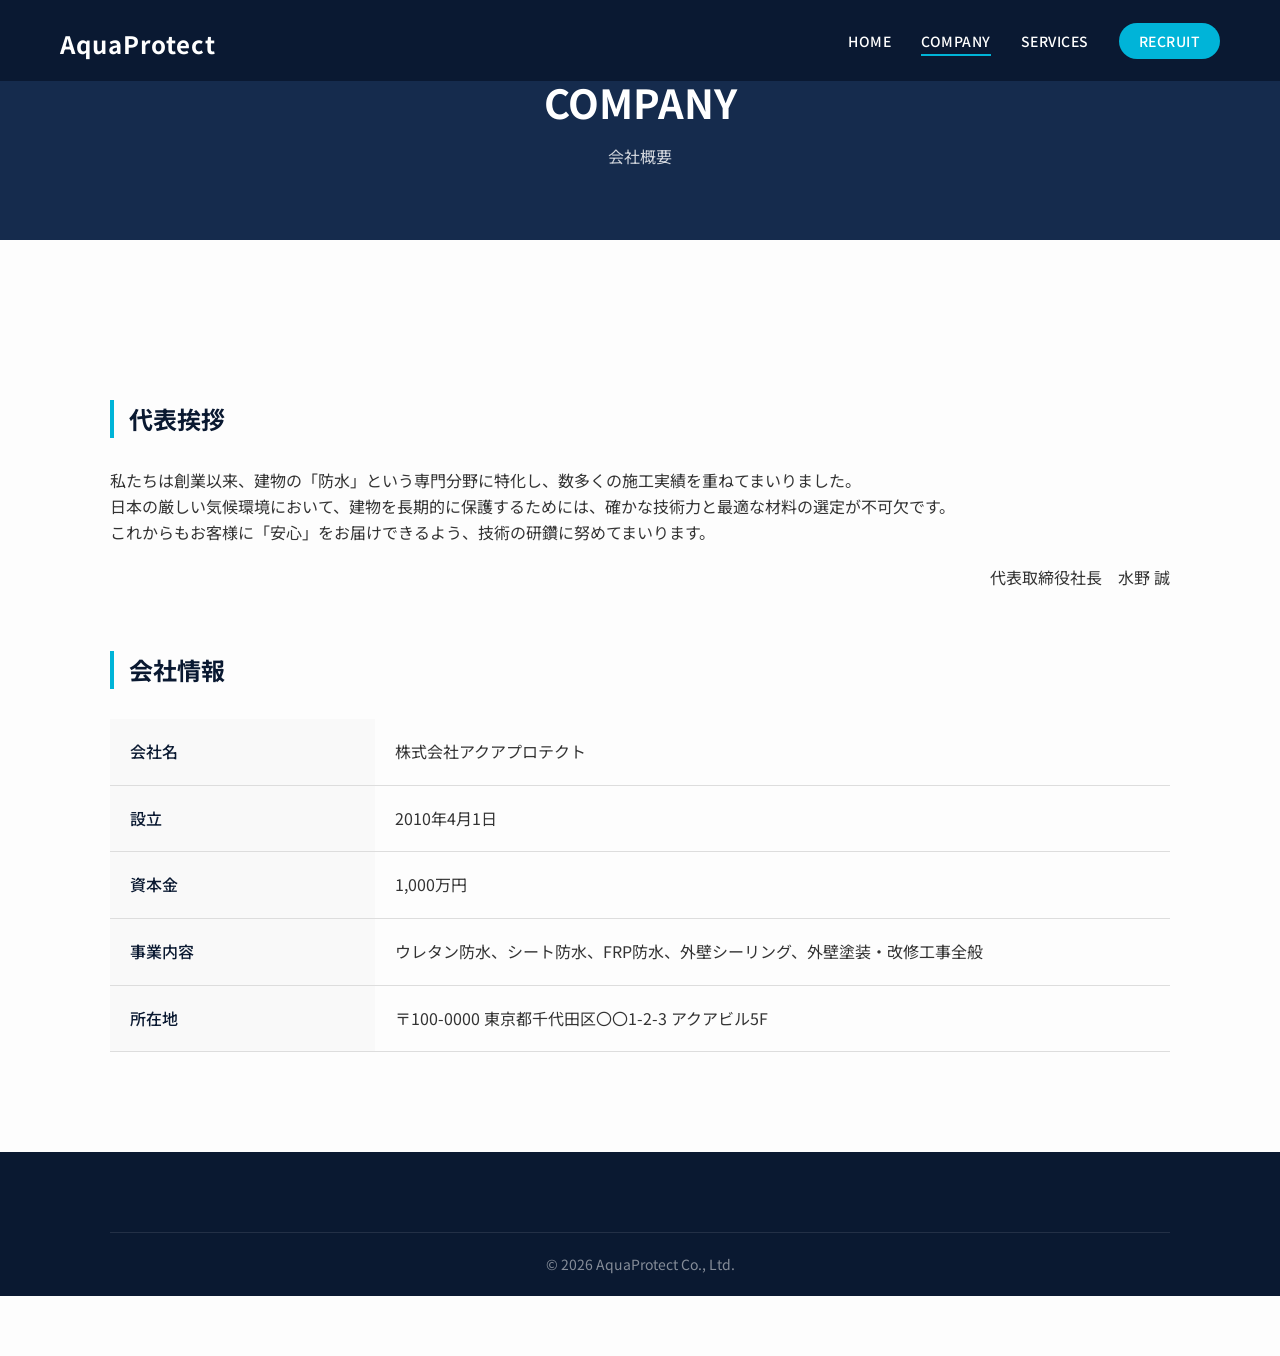
==== about.html @ 01838ff9 "Add files via upload" ====
<!DOCTYPE html>
<html lang="ja">
<head>
    <meta charset="UTF-8">
    <meta name="viewport" content="width=device-width, initial-scale=1.0">
    <title>会社概要 | 株式会社アクアプロテクト</title>
    <link href="https://fonts.googleapis.com/css2?family=Noto+Sans+JP:wght@400;500;700&display=swap" rel="stylesheet">
    <link rel="stylesheet" href="css/style.css">
</head>
<body>
    <header class="header js-header">
        <div class="header__inner">
            <h1 class="header__logo"><a href="index.html">AquaProtect</a></h1>
            <nav class="header__nav js-nav">
                <ul class="header__nav-list">
                    <li><a href="index.html">HOME</a></li>
                    <li><a href="about.html" class="is-active">COMPANY</a></li>
                    <li><a href="services.html">SERVICES</a></li>
                    <li><a href="recruit.html" class="btn-recruit-nav">RECRUIT</a></li>
                </ul>
            </nav>
            <button class="header__hamburger js-hamburger"><span></span><span></span><span></span></button>
        </div>
    </header>

    <div class="page-header">
        <div class="page-header__inner">
            <h1 class="fade-in">COMPANY<span>会社概要</span></h1>
        </div>
    </div>

    <main>
        <section class="section">
            <div class="container">
                <div class="ceo-message fade-in">
                    <h2 class="sub-title">代表挨拶</h2>
                    <p>
                        私たちは創業以来、建物の「防水」という専門分野に特化し、数多くの施工実績を重ねてまいりました。<br>
                        日本の厳しい気候環境において、建物を長期的に保護するためには、確かな技術力と最適な材料の選定が不可欠です。<br>
                        これからもお客様に「安心」をお届けできるよう、技術の研鑽に努めてまいります。
                    </p>
                    <p style="text-align: right; margin-top: 20px;">代表取締役社長　水野 誠</p>
                </div>

                <div class="company-profile fade-in" style="margin-top: 60px;">
                    <h2 class="sub-title">会社情報</h2>
                    <table class="profile-table">
                        <tbody>
                            <tr>
                                <th>会社名</th>
                                <td>株式会社アクアプロテクト</td>
                            </tr>
                            <tr>
                                <th>設立</th>
                                <td>2010年4月1日</td>
                            </tr>
                            <tr>
                                <th>資本金</th>
                                <td>1,000万円</td>
                            </tr>
                            <tr>
                                <th>事業内容</th>
                                <td>ウレタン防水、シート防水、FRP防水、外壁シーリング、外壁塗装・改修工事全般</td>
                            </tr>
                            <tr>
                                <th>所在地</th>
                                <td>〒100-0000 東京都千代田区〇〇1-2-3 アクアビル5F</td>
                            </tr>
                        </tbody>
                    </table>
                </div>
            </div>
        </section>
    </main>

    <footer class="footer">
        <div class="container">
            <div class="footer__copy">&copy; 2026 AquaProtect Co., Ltd.</div>
        </div>
    </footer>
    <script src="js/script.js"></script>
</body>
</html>
---- css/style.css ----
@charset "UTF-8";

/* ========================================================
   Variables & Reset
========================================================= */
:root {
    --color-navy: #0a1931;
    --color-navy-light: #152b4d;
    --color-blue: #0077b6;
    --color-blue-light: #00b4d8;
    --color-bg: #fdfdfd;
    --color-text: #333333;
    --color-text-light: #666666;
    --color-white: #ffffff;
    --font-base: 'Noto Sans JP', sans-serif;
    --ease: cubic-bezier(0.25, 1, 0.5, 1);
}

*, *::before, *::after {
    box-sizing: border-box;
    margin: 0;
    padding: 0;
}

body {
    font-family: var(--font-base);
    color: var(--color-text);
    background-color: var(--color-bg);
    line-height: 1.6;
    font-size: 16px;
    -webkit-font-smoothing: antialiased;
}

a {
    color: inherit;
    text-decoration: none;
    transition: color 0.3s var(--ease);
}

ul { list-style: none; }
img { max-width: 100%; height: auto; display: block; }

.container {
    max-width: 1100px;
    margin: 0 auto;
    padding: 0 20px;
}

/* ========================================================
   Components
========================================================= */
.btn {
    display: inline-block;
    padding: 16px 40px;
    background-color: var(--color-blue-light);
    color: var(--color-white);
    font-weight: 700;
    border-radius: 4px;
    transition: background-color 0.3s var(--ease), transform 0.3s var(--ease);
    text-align: center;
}
.btn:hover {
    background-color: var(--color-blue);
    transform: translateY(-2px);
    color: var(--color-white);
}
.btn--white {
    background-color: var(--color-white);
    color: var(--color-navy);
}
.btn--white:hover {
    background-color: #f0f0f0;
    color: var(--color-navy);
}

/* ========================================================
   Header
========================================================= */
.header {
    position: fixed;
    top: 0;
    left: 0;
    width: 100%;
    z-index: 100;
    background-color: rgba(10, 25, 49, 0.95);
    backdrop-filter: blur(5px);
    transition: background-color 0.3s var(--ease), padding 0.3s var(--ease);
}
.header.is-scrolled {
    padding: 5px 0;
    background-color: rgba(10, 25, 49, 1);
}

.header__inner {
    display: flex;
    justify-content: space-between;
    align-items: center;
    padding: 15px 20px;
    max-width: 1200px;
    margin: 0 auto;
}

.header__logo a {
    color: var(--color-white);
    font-size: 24px;
    font-weight: 700;
    letter-spacing: 1px;
}

.header__nav-list {
    display: flex;
    align-items: center;
    gap: 30px;
}
.header__nav-list li a {
    color: var(--color-white);
    font-size: 14px;
    font-weight: 500;
    letter-spacing: 0.5px;
    position: relative;
}
.header__nav-list li a::after {
    content: '';
    position: absolute;
    bottom: -5px;
    left: 0;
    width: 0;
    height: 2px;
    background-color: var(--color-blue-light);
    transition: width 0.3s var(--ease);
}
.header__nav-list li a:hover::after,
.header__nav-list li a.is-active::after {
    width: 100%;
}

.btn-recruit-nav {
    background-color: var(--color-blue-light);
    padding: 8px 20px;
    border-radius: 20px;
}
.btn-recruit-nav::after { display: none !important; }
.btn-recruit-nav:hover { background-color: var(--color-blue); }

.header__hamburger {
    display: none;
    background: none;
    border: none;
    cursor: pointer;
    width: 30px;
    height: 20px;
    position: relative;
    z-index: 101;
}
.header__hamburger span {
    position: absolute;
    left: 0;
    width: 100%;
    height: 2px;
    background-color: var(--color-white);
    transition: all 0.3s var(--ease);
}
.header__hamburger span:nth-of-type(1) { top: 0; }
.header__hamburger span:nth-of-type(2) { top: 50%; transform: translateY(-50%); }
.header__hamburger span:nth-of-type(3) { bottom: 0; }

.header__hamburger.is-active span:nth-of-type(1) {
    top: 50%;
    transform: translateY(-50%) rotate(45deg);
}
.header__hamburger.is-active span:nth-of-type(2) { opacity: 0; }
.header__hamburger.is-active span:nth-of-type(3) {
    bottom: 50%;
    transform: translateY(50%) rotate(-45deg);
}

/* ========================================================
   Main Layouts & Pages
========================================================= */
main { padding-top: 60px; } /* Offset for fixed header */

.section { padding: 100px 0; }
.bg-light { background-color: #f4f6f8; }

.section__title {
    font-size: 36px;
    color: var(--color-navy);
    text-align: center;
    margin-bottom: 60px;
    font-weight: 700;
}
.section__title span {
    display: block;
    font-size: 14px;
    color: var(--color-blue-light);
    margin-top: 10px;
    font-weight: 500;
}

.sub-title {
    font-size: 24px;
    color: var(--color-navy);
    margin-bottom: 30px;
    border-left: 4px solid var(--color-blue-light);
    padding-left: 15px;
}

/* Hero */
.hero {
    height: 80vh;
    min-height: 500px;
    background-color: var(--color-navy); /* Fallback */
    background-size: cover;
    background-position: center;
    position: relative;
    display: flex;
    align-items: center;
    padding-top: 60px;
}
.hero__overlay {
    position: absolute;
    top: 0; left: 0; width: 100%; height: 100%;
    background: linear-gradient(to right, rgba(10,25,49,0.8), rgba(10,25,49,0.3));
}
.hero__content {
    position: relative;
    z-index: 1;
    color: var(--color-white);
    padding: 0 5%;
    max-width: 1200px;
    margin: 0 auto;
    width: 100%;
}
.hero__title {
    font-size: 48px;
    line-height: 1.4;
    margin-bottom: 20px;
    font-weight: 700;
}
.hero__desc {
    font-size: 18px;
    opacity: 0.9;
}

/* Page Header */
.page-header {
    height: 300px;
    background-color: var(--color-navy-light);
    display: flex;
    align-items: center;
    justify-content: center;
    color: var(--color-white);
    margin-top: -60px; /* offset main padding */
    padding-top: 60px;
}
.page-header__inner h1 {
    font-size: 40px;
    text-align: center;
}
.page-header__inner h1 span {
    display: block;
    font-size: 16px;
    margin-top: 10px;
    font-weight: 400;
    opacity: 0.8;
}

/* Mission */
.mission__text {
    text-align: center;
    font-size: 18px;
    line-height: 2;
    margin-bottom: 40px;
}
.mission__btn-wrapper { text-align: center; }

/* Cards */
.cards {
    display: grid;
    grid-template-columns: repeat(auto-fit, minmax(300px, 1fr));
    gap: 30px;
}
.card {
    background: var(--color-white);
    border-radius: 8px;
    overflow: hidden;
    box-shadow: 0 4px 20px rgba(0,0,0,0.05);
    transition: transform 0.3s var(--ease);
}
.card:hover { transform: translateY(-10px); }
.card__img {
    height: 200px;
    background-color: #eaeaea;
}
.card__body { padding: 30px; }
.card__title {
    font-size: 20px;
    color: var(--color-navy);
    margin-bottom: 15px;
}
.card__text {
    color: var(--color-text-light);
    font-size: 15px;
}

/* Recruit Banner */
.recruit-banner {
    position: relative;
    text-align: center;
    color: var(--color-white);
    background-color: var(--color-blue);
    background-size: cover;
    background-position: center;
    padding: 120px 20px;
}
.recruit-banner__overlay {
    position: absolute;
    top: 0; left: 0; width: 100%; height: 100%;
    background-color: rgba(0, 119, 182, 0.85);
}
.recruit-banner__content { position: relative; z-index: 1; }
.recruit-banner__content h2 { font-size: 36px; margin-bottom: 20px; }
.recruit-banner__content p { font-size: 18px; margin-bottom: 40px; }

/* Table */
.profile-table {
    width: 100%;
    border-collapse: collapse;
}
.profile-table th, .profile-table td {
    padding: 20px;
    border-bottom: 1px solid #ddd;
    text-align: left;
}
.profile-table th {
    width: 25%;
    background-color: #f9f9f9;
    color: var(--color-navy);
    font-weight: 500;
}

/* Services */
.service-item {
    display: flex;
    align-items: center;
    gap: 50px;
    margin-bottom: 80px;
}
.service-item--reverse { flex-direction: row-reverse; }
.service-item::before {
    content: '';
    flex: 1;
    height: 300px;
    background-color: #eaeaea;
    border-radius: 8px;
}
.service-item__text { flex: 1; }
.service-item__text h3 {
    font-size: 28px;
    color: var(--color-navy);
    margin-bottom: 20px;
}

/* Footer */
.footer {
    background-color: var(--color-navy);
    color: var(--color-white);
    padding: 80px 0 20px;
}
.footer__inner {
    display: flex;
    justify-content: space-between;
    margin-bottom: 60px;
    flex-wrap: wrap;
    gap: 40px;
}
.footer__info h2 { font-size: 28px; margin-bottom: 15px; }
.footer__nav { display: flex; gap: 20px; }
.footer__nav a:hover { color: var(--color-blue-light); }
.footer__copy {
    text-align: center;
    font-size: 14px;
    color: rgba(255,255,255,0.5);
    border-top: 1px solid rgba(255,255,255,0.1);
    padding-top: 20px;
}

/* ========================================================
   Animations & JS Classes
========================================================= */
.fade-in {
    opacity: 0;
    transform: translateY(30px);
    transition: opacity 0.8s ease-out, transform 0.8s ease-out;
}
.fade-in.is-visible {
    opacity: 1;
    transform: translateY(0);
}

/* ========================================================
   Media Queries
========================================================= */
@media (max-width: 768px) {
    .header__hamburger { display: block; }
    .header__nav {
        position: fixed;
        top: 0; right: -100%;
        width: 100%; height: 100vh;
        background-color: rgba(10, 25, 49, 0.98);
        display: flex;
        justify-content: center;
        align-items: center;
        transition: right 0.4s var(--ease);
    }
    .header__nav.is-open { right: 0; }
    .header__nav-list {
        flex-direction: column;
        text-align: center;
        gap: 40px;
    }
    .header__nav-list li a { font-size: 20px; }
    
    .hero__title { font-size: 32px; }
    .hero__desc { font-size: 16px; }
    
    .profile-table th, .profile-table td { display: block; width: 100%; }
    .profile-table th { border-bottom: none; padding-bottom: 5px; }
    .profile-table td { padding-top: 5px; margin-bottom: 10px; }
    
    .service-item, .service-item--reverse { flex-direction: column; gap: 20px; }
    .service-item::before { width: 100%; height: 200px; }
}
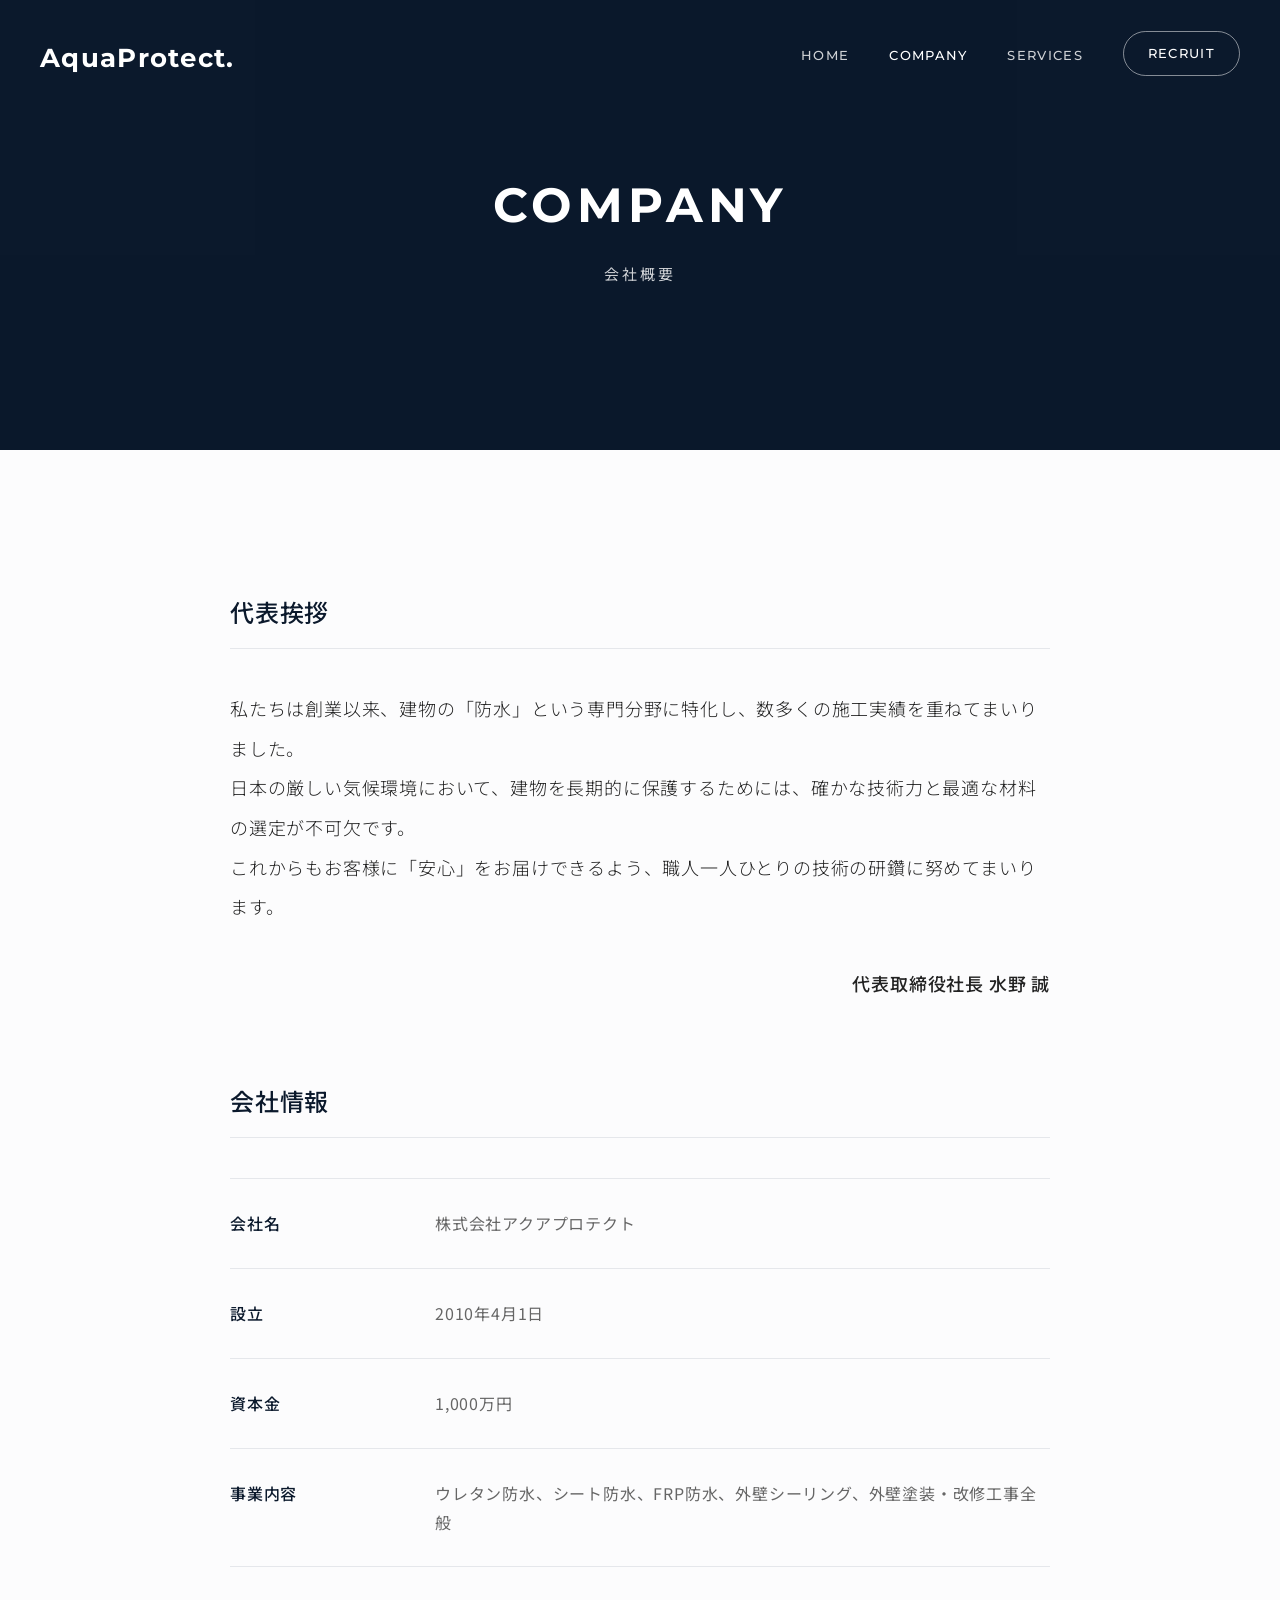
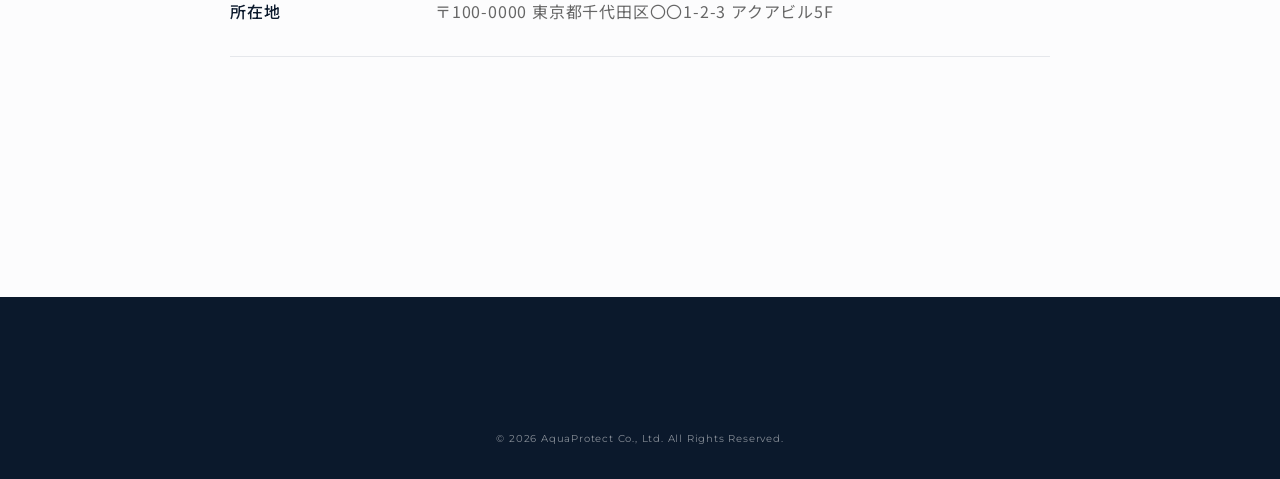
==== commit f6eb758d: "Add files via upload" ====
--- a/about.html
+++ b/about.html
@@ -4,70 +4,72 @@
     <meta charset="UTF-8">
     <meta name="viewport" content="width=device-width, initial-scale=1.0">
     <title>会社概要 | 株式会社アクアプロテクト</title>
-    <link href="https://fonts.googleapis.com/css2?family=Noto+Sans+JP:wght@400;500;700&display=swap" rel="stylesheet">
+    <link rel="preconnect" href="https://fonts.googleapis.com">
+    <link rel="preconnect" href="https://fonts.gstatic.com" crossorigin>
+    <link href="https://fonts.googleapis.com/css2?family=Montserrat:wght@400;500;700&family=Noto+Sans+JP:wght@300;400;500;700&display=swap" rel="stylesheet">
     <link rel="stylesheet" href="css/style.css">
 </head>
 <body>
     <header class="header js-header">
         <div class="header__inner">
-            <h1 class="header__logo"><a href="index.html">AquaProtect</a></h1>
+            <h1 class="header__logo"><a href="index.html">AquaProtect.</a></h1>
             <nav class="header__nav js-nav">
                 <ul class="header__nav-list">
                     <li><a href="index.html">HOME</a></li>
                     <li><a href="about.html" class="is-active">COMPANY</a></li>
                     <li><a href="services.html">SERVICES</a></li>
-                    <li><a href="recruit.html" class="btn-recruit-nav">RECRUIT</a></li>
+                    <li><a href="recruit.html" class="btn-nav">RECRUIT</a></li>
                 </ul>
             </nav>
-            <button class="header__hamburger js-hamburger"><span></span><span></span><span></span></button>
+            <button class="hamburger js-hamburger"><span></span><span></span><span></span></button>
         </div>
     </header>
 
-    <div class="page-header">
-        <div class="page-header__inner">
-            <h1 class="fade-in">COMPANY<span>会社概要</span></h1>
+    <div class="page-hero" style="background-image: url('https://images.unsplash.com/photo-1486406146926-c627a92ad1ab?q=80&w=2000&auto=format&fit=crop');">
+        <div class="page-hero__overlay"></div>
+        <div class="page-hero__content js-fade">
+            <h1 class="page-hero__en">COMPANY</h1>
+            <span class="page-hero__ja">会社概要</span>
         </div>
     </div>
 
-    <main>
+    <main class="page-main">
         <section class="section">
-            <div class="container">
-                <div class="ceo-message fade-in">
+            <div class="container container--small">
+                <div class="content-block js-fade">
                     <h2 class="sub-title">代表挨拶</h2>
-                    <p>
+                    <p class="lead-text">
                         私たちは創業以来、建物の「防水」という専門分野に特化し、数多くの施工実績を重ねてまいりました。<br>
                         日本の厳しい気候環境において、建物を長期的に保護するためには、確かな技術力と最適な材料の選定が不可欠です。<br>
-                        これからもお客様に「安心」をお届けできるよう、技術の研鑽に努めてまいります。
+                        これからもお客様に「安心」をお届けできるよう、職人一人ひとりの技術の研鑽に努めてまいります。
                     </p>
-                    <p style="text-align: right; margin-top: 20px;">代表取締役社長　水野 誠</p>
+                    <p class="signature">代表取締役社長 水野 誠</p>
                 </div>
 
-                <div class="company-profile fade-in" style="margin-top: 60px;">
+                <div class="content-block mt-80 js-fade">
                     <h2 class="sub-title">会社情報</h2>
-                    <table class="profile-table">
-                        <tbody>
-                            <tr>
-                                <th>会社名</th>
-                                <td>株式会社アクアプロテクト</td>
-                            </tr>
-                            <tr>
-                                <th>設立</th>
-                                <td>2010年4月1日</td>
-                            </tr>
-                            <tr>
-                                <th>資本金</th>
-                                <td>1,000万円</td>
-                            </tr>
-                            <tr>
-                                <th>事業内容</th>
-                                <td>ウレタン防水、シート防水、FRP防水、外壁シーリング、外壁塗装・改修工事全般</td>
-                            </tr>
-                            <tr>
-                                <th>所在地</th>
-                                <td>〒100-0000 東京都千代田区〇〇1-2-3 アクアビル5F</td>
-                            </tr>
-                        </tbody>
-                    </table>
+                    <dl class="info-table">
+                        <div class="info-table__row">
+                            <dt>会社名</dt>
+                            <dd>株式会社アクアプロテクト</dd>
+                        </div>
+                        <div class="info-table__row">
+                            <dt>設立</dt>
+                            <dd>2010年4月1日</dd>
+                        </div>
+                        <div class="info-table__row">
+                            <dt>資本金</dt>
+                            <dd>1,000万円</dd>
+                        </div>
+                        <div class="info-table__row">
+                            <dt>事業内容</dt>
+                            <dd>ウレタン防水、シート防水、FRP防水、外壁シーリング、外壁塗装・改修工事全般</dd>
+                        </div>
+                        <div class="info-table__row">
+                            <dt>所在地</dt>
+                            <dd>〒100-0000 東京都千代田区〇〇1-2-3 アクアビル5F</dd>
+                        </div>
+                    </dl>
                 </div>
             </div>
         </section>
@@ -75,7 +77,9 @@
 
     <footer class="footer">
         <div class="container">
-            <div class="footer__copy">&copy; 2026 AquaProtect Co., Ltd.</div>
+            <div class="footer__bottom" style="margin-top:0; border-top:none;">
+                <small>&copy; 2026 AquaProtect Co., Ltd. All Rights Reserved.</small>
+            </div>
         </div>
     </footer>
     <script src="js/script.js"></script>
--- a/css/style.css
+++ b/css/style.css
@@ -1,19 +1,23 @@
 @charset "UTF-8";
 
 /* ========================================================
-   Variables & Reset
+   Variables & Reset (Premium adjustments)
 ========================================================= */
 :root {
-    --color-navy: #0a1931;
-    --color-navy-light: #152b4d;
-    --color-blue: #0077b6;
-    --color-blue-light: #00b4d8;
-    --color-bg: #fdfdfd;
-    --color-text: #333333;
-    --color-text-light: #666666;
-    --color-white: #ffffff;
-    --font-base: 'Noto Sans JP', sans-serif;
-    --ease: cubic-bezier(0.25, 1, 0.5, 1);
+    --color-primary: #0B192C;   /* Deep Navy for Trust */
+    --color-secondary: #1E3E62; /* Lighter Navy */
+    --color-accent: #00A8E8;    /* Clean Water Blue */
+    --color-bg: #FCFCFD;        /* Very light cool gray */
+    --color-text: #222222;      /* Off-black for readability */
+    --color-text-muted: #666666;
+    --color-white: #FFFFFF;
+    --color-border: #E5E7EB;
+    
+    --font-en: 'Montserrat', sans-serif;
+    --font-ja: 'Noto Sans JP', sans-serif;
+    
+    --ease-out: cubic-bezier(0.215, 0.61, 0.355, 1);
+    --ease-in-out: cubic-bezier(0.645, 0.045, 0.355, 1);
 }
 
 *, *::before, *::after {
@@ -23,411 +27,436 @@
 }
 
 body {
-    font-family: var(--font-base);
+    font-family: var(--font-ja);
     color: var(--color-text);
     background-color: var(--color-bg);
-    line-height: 1.6;
+    line-height: 1.8;
     font-size: 16px;
+    letter-spacing: 0.05em;
     -webkit-font-smoothing: antialiased;
+    -moz-osx-font-smoothing: grayscale;
 }
 
 a {
     color: inherit;
     text-decoration: none;
-    transition: color 0.3s var(--ease);
+    transition: all 0.3s ease;
 }
 
 ul { list-style: none; }
-img { max-width: 100%; height: auto; display: block; }
+img { max-width: 100%; height: auto; display: block; width: 100%; }
 
 .container {
-    max-width: 1100px;
+    max-width: 1200px;
     margin: 0 auto;
-    padding: 0 20px;
-}
-
-/* ========================================================
-   Components
+    padding: 0 40px;
+}
+.container--small {
+    max-width: 900px;
+}
+
+/* Utilities */
+.u-text-center { text-align: center; }
+.mt-40 { margin-top: 40px; }
+.mt-60 { margin-top: 60px; }
+.mt-80 { margin-top: 80px; }
+@media (max-width: 768px) {
+    .u-hide-sp { display: none !important; }
+}
+@media (min-width: 769px) {
+    .u-hide-pc { display: none !important; }
+}
+
+/* ========================================================
+   Buttons
 ========================================================= */
 .btn {
-    display: inline-block;
-    padding: 16px 40px;
-    background-color: var(--color-blue-light);
-    color: var(--color-white);
-    font-weight: 700;
-    border-radius: 4px;
-    transition: background-color 0.3s var(--ease), transform 0.3s var(--ease);
-    text-align: center;
+    display: inline-flex;
+    align-items: center;
+    justify-content: center;
+    padding: 18px 50px;
+    background-color: var(--color-primary);
+    color: var(--color-white);
+    font-weight: 500;
+    font-family: var(--font-ja);
+    letter-spacing: 0.1em;
+    font-size: 14px;
+    border: 1px solid var(--color-primary);
+    position: relative;
+    overflow: hidden;
+    transition: all 0.4s var(--ease-out);
+}
+.btn span {
+    position: relative;
+    z-index: 2;
+}
+.btn::after {
+    content: '';
+    position: absolute;
+    top: 0; left: 0; width: 100%; height: 100%;
+    background-color: var(--color-accent);
+    transform: scaleX(0);
+    transform-origin: right;
+    transition: transform 0.4s var(--ease-out);
+    z-index: 1;
 }
 .btn:hover {
-    background-color: var(--color-blue);
-    transform: translateY(-2px);
-    color: var(--color-white);
-}
+    color: var(--color-white);
+    border-color: var(--color-accent);
+}
+.btn:hover::after {
+    transform: scaleX(1);
+    transform-origin: left;
+}
+
+.btn--outline {
+    background-color: transparent;
+    color: var(--color-primary);
+}
+.btn--outline:hover {
+    color: var(--color-white);
+}
+
 .btn--white {
     background-color: var(--color-white);
-    color: var(--color-navy);
+    color: var(--color-primary);
+    border-color: var(--color-white);
 }
 .btn--white:hover {
-    background-color: #f0f0f0;
-    color: var(--color-navy);
-}
-
-/* ========================================================
-   Header
+    border-color: var(--color-accent);
+}
+
+.btn--large {
+    padding: 22px 80px;
+    font-size: 16px;
+}
+
+/* ========================================================
+   Header (Premium Glassmorphism)
 ========================================================= */
 .header {
     position: fixed;
-    top: 0;
-    left: 0;
-    width: 100%;
+    top: 0; left: 0; width: 100%;
     z-index: 100;
-    background-color: rgba(10, 25, 49, 0.95);
-    backdrop-filter: blur(5px);
-    transition: background-color 0.3s var(--ease), padding 0.3s var(--ease);
+    padding: 25px 0;
+    transition: all 0.4s var(--ease-out);
 }
 .header.is-scrolled {
-    padding: 5px 0;
-    background-color: rgba(10, 25, 49, 1);
+    padding: 15px 0;
+    background-color: rgba(11, 25, 44, 0.95);
+    backdrop-filter: blur(10px);
+    box-shadow: 0 4px 20px rgba(0,0,0,0.05);
 }
 
 .header__inner {
     display: flex;
     justify-content: space-between;
     align-items: center;
-    padding: 15px 20px;
-    max-width: 1200px;
-    margin: 0 auto;
+    padding: 0 40px;
 }
 
 .header__logo a {
     color: var(--color-white);
-    font-size: 24px;
+    font-family: var(--font-en);
+    font-size: 26px;
     font-weight: 700;
-    letter-spacing: 1px;
+    letter-spacing: 0.05em;
 }
 
 .header__nav-list {
     display: flex;
     align-items: center;
-    gap: 30px;
+    gap: 40px;
 }
 .header__nav-list li a {
     color: var(--color-white);
+    font-family: var(--font-en);
+    font-size: 13px;
+    font-weight: 500;
+    letter-spacing: 0.1em;
+    opacity: 0.8;
+}
+.header__nav-list li a:hover,
+.header__nav-list li a.is-active {
+    opacity: 1;
+}
+
+.btn-nav {
+    display: inline-block;
+    border: 1px solid rgba(255,255,255,0.5);
+    padding: 10px 24px;
+    border-radius: 40px;
+    opacity: 1 !important;
+}
+.btn-nav:hover {
+    background-color: var(--color-white);
+    color: var(--color-primary) !important;
+}
+
+.hamburger {
+    display: none;
+    background: none; border: none; cursor: pointer;
+    width: 32px; height: 22px; position: relative; z-index: 101;
+}
+.hamburger span {
+    position: absolute; left: 0; width: 100%; height: 1px;
+    background-color: var(--color-white);
+    transition: all 0.4s var(--ease-out);
+}
+.hamburger span:nth-of-type(1) { top: 0; }
+.hamburger span:nth-of-type(2) { top: 50%; transform: translateY(-50%); }
+.hamburger span:nth-of-type(3) { bottom: 0; }
+
+.hamburger.is-active span:nth-of-type(1) { top: 50%; transform: translateY(-50%) rotate(45deg); }
+.hamburger.is-active span:nth-of-type(2) { opacity: 0; }
+.hamburger.is-active span:nth-of-type(3) { bottom: 50%; transform: translateY(50%) rotate(-45deg); }
+
+/* ========================================================
+   Layouts & Headings
+========================================================= */
+.section { padding: 140px 0; }
+.bg-light { background-color: #F3F5F7; }
+
+.section-title {
+    text-align: center;
+    margin-bottom: 80px;
+}
+.section-title__en {
+    display: block;
+    font-family: var(--font-en);
     font-size: 14px;
+    color: var(--color-accent);
+    font-weight: 600;
+    letter-spacing: 0.2em;
+    margin-bottom: 10px;
+}
+.section-title__ja {
+    font-size: 32px;
+    color: var(--color-primary);
     font-weight: 500;
-    letter-spacing: 0.5px;
-    position: relative;
-}
-.header__nav-list li a::after {
-    content: '';
-    position: absolute;
-    bottom: -5px;
-    left: 0;
-    width: 0;
-    height: 2px;
-    background-color: var(--color-blue-light);
-    transition: width 0.3s var(--ease);
-}
-.header__nav-list li a:hover::after,
-.header__nav-list li a.is-active::after {
-    width: 100%;
-}
-
-.btn-recruit-nav {
-    background-color: var(--color-blue-light);
-    padding: 8px 20px;
-    border-radius: 20px;
-}
-.btn-recruit-nav::after { display: none !important; }
-.btn-recruit-nav:hover { background-color: var(--color-blue); }
-
-.header__hamburger {
-    display: none;
-    background: none;
-    border: none;
-    cursor: pointer;
-    width: 30px;
-    height: 20px;
-    position: relative;
-    z-index: 101;
-}
-.header__hamburger span {
-    position: absolute;
-    left: 0;
-    width: 100%;
-    height: 2px;
-    background-color: var(--color-white);
-    transition: all 0.3s var(--ease);
-}
-.header__hamburger span:nth-of-type(1) { top: 0; }
-.header__hamburger span:nth-of-type(2) { top: 50%; transform: translateY(-50%); }
-.header__hamburger span:nth-of-type(3) { bottom: 0; }
-
-.header__hamburger.is-active span:nth-of-type(1) {
-    top: 50%;
-    transform: translateY(-50%) rotate(45deg);
-}
-.header__hamburger.is-active span:nth-of-type(2) { opacity: 0; }
-.header__hamburger.is-active span:nth-of-type(3) {
-    bottom: 50%;
-    transform: translateY(50%) rotate(-45deg);
-}
-
-/* ========================================================
-   Main Layouts & Pages
-========================================================= */
-main { padding-top: 60px; } /* Offset for fixed header */
-
-.section { padding: 100px 0; }
-.bg-light { background-color: #f4f6f8; }
-
-.section__title {
-    font-size: 36px;
-    color: var(--color-navy);
-    text-align: center;
-    margin-bottom: 60px;
-    font-weight: 700;
-}
-.section__title span {
-    display: block;
-    font-size: 14px;
-    color: var(--color-blue-light);
-    margin-top: 10px;
-    font-weight: 500;
+    letter-spacing: 0.1em;
 }
 
 .sub-title {
     font-size: 24px;
-    color: var(--color-navy);
-    margin-bottom: 30px;
-    border-left: 4px solid var(--color-blue-light);
-    padding-left: 15px;
-}
-
-/* Hero */
+    color: var(--color-primary);
+    margin-bottom: 40px;
+    padding-bottom: 15px;
+    border-bottom: 1px solid var(--color-border);
+    font-weight: 500;
+}
+
+/* ========================================================
+   Hero Sections
+========================================================= */
+/* Top Hero */
 .hero {
-    height: 80vh;
-    min-height: 500px;
-    background-color: var(--color-navy); /* Fallback */
+    height: 100vh;
+    min-height: 600px;
+    background-color: var(--color-primary);
     background-size: cover;
     background-position: center;
     position: relative;
     display: flex;
     align-items: center;
-    padding-top: 60px;
 }
 .hero__overlay {
-    position: absolute;
-    top: 0; left: 0; width: 100%; height: 100%;
-    background: linear-gradient(to right, rgba(10,25,49,0.8), rgba(10,25,49,0.3));
+    position: absolute; top: 0; left: 0; width: 100%; height: 100%;
+    background: linear-gradient(135deg, rgba(11,25,44,0.8) 0%, rgba(11,25,44,0.3) 100%);
 }
 .hero__content {
+    position: relative; z-index: 1;
+    color: var(--color-white);
+    padding: 0 8%;
+    width: 100%;
+}
+.hero__title {
+    font-size: 56px;
+    font-weight: 700;
+    line-height: 1.4;
+    letter-spacing: 0.05em;
+    margin-bottom: 24px;
+}
+.hero__desc {
+    font-family: var(--font-en);
+    font-size: 16px;
+    letter-spacing: 0.3em;
+    opacity: 0.8;
+}
+.hero__scroll {
+    position: absolute; bottom: 40px; left: 8%; z-index: 1;
+    color: var(--color-white); font-family: var(--font-en); font-size: 10px; letter-spacing: 0.2em;
+}
+.hero__scroll::after {
+    content: ''; display: block; width: 1px; height: 60px; background-color: rgba(255,255,255,0.3); margin-top: 10px;
+}
+
+/* Page Hero (Lower pages) */
+.page-hero {
+    height: 50vh;
+    min-height: 400px;
+    background-color: var(--color-primary);
+    background-size: cover;
+    background-position: center;
     position: relative;
-    z-index: 1;
-    color: var(--color-white);
-    padding: 0 5%;
-    max-width: 1200px;
-    margin: 0 auto;
-    width: 100%;
-}
-.hero__title {
-    font-size: 48px;
-    line-height: 1.4;
-    margin-bottom: 20px;
-    font-weight: 700;
-}
-.hero__desc {
-    font-size: 18px;
-    opacity: 0.9;
-}
-
-/* Page Header */
-.page-header {
-    height: 300px;
-    background-color: var(--color-navy-light);
-    display: flex;
-    align-items: center;
-    justify-content: center;
-    color: var(--color-white);
-    margin-top: -60px; /* offset main padding */
-    padding-top: 60px;
-}
-.page-header__inner h1 {
-    font-size: 40px;
-    text-align: center;
-}
-.page-header__inner h1 span {
-    display: block;
-    font-size: 16px;
-    margin-top: 10px;
-    font-weight: 400;
-    opacity: 0.8;
-}
-
+    display: flex; justify-content: center; align-items: center;
+}
+.page-hero__overlay {
+    position: absolute; top: 0; left: 0; width: 100%; height: 100%;
+    background-color: rgba(11, 25, 44, 0.7);
+}
+.page-hero__content {
+    position: relative; z-index: 1; text-align: center; color: var(--color-white);
+}
+.page-hero__en { font-family: var(--font-en); font-size: 48px; letter-spacing: 0.1em; margin-bottom: 10px; }
+.page-hero__ja { font-size: 15px; letter-spacing: 0.2em; opacity: 0.8; }
+.page-main { padding-bottom: 100px; }
+
+/* ========================================================
+   Components (Mission, Cards, List)
+========================================================= */
 /* Mission */
 .mission__text {
     text-align: center;
-    font-size: 18px;
-    line-height: 2;
-    margin-bottom: 40px;
-}
-.mission__btn-wrapper { text-align: center; }
-
-/* Cards */
+    font-size: 20px;
+    line-height: 2.4;
+    font-weight: 300;
+}
+
+/* Cards (Services on Top) */
 .cards {
     display: grid;
-    grid-template-columns: repeat(auto-fit, minmax(300px, 1fr));
-    gap: 30px;
+    grid-template-columns: repeat(3, 1fr);
+    gap: 40px;
 }
 .card {
     background: var(--color-white);
-    border-radius: 8px;
+    box-shadow: 0 15px 40px rgba(0,0,0,0.04);
+    transition: transform 0.4s var(--ease-out), box-shadow 0.4s var(--ease-out);
+}
+.card:hover {
+    transform: translateY(-10px);
+    box-shadow: 0 25px 50px rgba(0,0,0,0.08);
+}
+.card__img-wrap {
     overflow: hidden;
-    box-shadow: 0 4px 20px rgba(0,0,0,0.05);
-    transition: transform 0.3s var(--ease);
-}
-.card:hover { transform: translateY(-10px); }
+    aspect-ratio: 4 / 3;
+}
 .card__img {
-    height: 200px;
-    background-color: #eaeaea;
-}
-.card__body { padding: 30px; }
-.card__title {
-    font-size: 20px;
-    color: var(--color-navy);
-    margin-bottom: 15px;
-}
-.card__text {
-    color: var(--color-text-light);
-    font-size: 15px;
-}
+    width: 100%; height: 100%; object-fit: cover;
+    transition: transform 0.8s var(--ease-out);
+}
+.card:hover .card__img { transform: scale(1.05); }
+.card__body { padding: 40px 30px; }
+.card__title { font-size: 20px; color: var(--color-primary); margin-bottom: 15px; font-weight: 500; }
+.card__text { color: var(--color-text-muted); font-size: 14px; line-height: 1.8; }
 
 /* Recruit Banner */
 .recruit-banner {
-    position: relative;
-    text-align: center;
-    color: var(--color-white);
-    background-color: var(--color-blue);
-    background-size: cover;
-    background-position: center;
-    padding: 120px 20px;
+    position: relative; text-align: center; color: var(--color-white);
+    background-size: cover; background-position: center; background-attachment: fixed; /* Parallax effect */
+    padding: 160px 20px;
 }
 .recruit-banner__overlay {
-    position: absolute;
-    top: 0; left: 0; width: 100%; height: 100%;
-    background-color: rgba(0, 119, 182, 0.85);
+    position: absolute; top: 0; left: 0; width: 100%; height: 100%;
+    background-color: rgba(11, 25, 44, 0.85);
 }
 .recruit-banner__content { position: relative; z-index: 1; }
-.recruit-banner__content h2 { font-size: 36px; margin-bottom: 20px; }
-.recruit-banner__content p { font-size: 18px; margin-bottom: 40px; }
-
-/* Table */
-.profile-table {
-    width: 100%;
-    border-collapse: collapse;
-}
-.profile-table th, .profile-table td {
-    padding: 20px;
-    border-bottom: 1px solid #ddd;
-    text-align: left;
-}
-.profile-table th {
-    width: 25%;
-    background-color: #f9f9f9;
-    color: var(--color-navy);
-    font-weight: 500;
-}
-
-/* Services */
-.service-item {
+.recruit-banner__en { display: block; font-family: var(--font-en); font-size: 14px; color: var(--color-accent); letter-spacing: 0.2em; margin-bottom: 20px; }
+.recruit-banner__ja { font-size: 36px; margin-bottom: 30px; font-weight: 500; }
+.recruit-banner__text { font-size: 18px; margin-bottom: 50px; font-weight: 300; opacity: 0.9; }
+
+/* ========================================================
+   Lower Pages Components
+========================================================= */
+.lead-text { font-size: 18px; line-height: 2.2; font-weight: 300; }
+.signature { text-align: right; margin-top: 40px; font-size: 18px; font-weight: 500; }
+
+/* Definition Table */
+.info-table { border-top: 1px solid var(--color-border); }
+.info-table__row {
     display: flex;
-    align-items: center;
-    gap: 50px;
-    margin-bottom: 80px;
-}
-.service-item--reverse { flex-direction: row-reverse; }
-.service-item::before {
-    content: '';
-    flex: 1;
-    height: 300px;
-    background-color: #eaeaea;
-    border-radius: 8px;
-}
-.service-item__text { flex: 1; }
-.service-item__text h3 {
-    font-size: 28px;
-    color: var(--color-navy);
-    margin-bottom: 20px;
-}
-
-/* Footer */
-.footer {
-    background-color: var(--color-navy);
-    color: var(--color-white);
-    padding: 80px 0 20px;
-}
-.footer__inner {
-    display: flex;
-    justify-content: space-between;
-    margin-bottom: 60px;
-    flex-wrap: wrap;
-    gap: 40px;
-}
-.footer__info h2 { font-size: 28px; margin-bottom: 15px; }
-.footer__nav { display: flex; gap: 20px; }
-.footer__nav a:hover { color: var(--color-blue-light); }
-.footer__copy {
-    text-align: center;
-    font-size: 14px;
-    color: rgba(255,255,255,0.5);
-    border-top: 1px solid rgba(255,255,255,0.1);
-    padding-top: 20px;
-}
-
-/* ========================================================
-   Animations & JS Classes
-========================================================= */
-.fade-in {
+    border-bottom: 1px solid var(--color-border);
+    padding: 30px 0;
+}
+.info-table__row dt { width: 25%; font-weight: 500; color: var(--color-primary); padding-right: 20px; }
+.info-table__row dd { width: 75%; color: var(--color-text-muted); }
+
+/* Services Row */
+.service-row {
+    display: flex; align-items: center; gap: 80px; margin-bottom: 120px;
+}
+.service-row--reverse { flex-direction: row-reverse; }
+.service-row:last-child { margin-bottom: 0; }
+.service-row__img { flex: 1; overflow: hidden; box-shadow: 0 20px 40px rgba(0,0,0,0.06); }
+.service-row__img img { transition: transform 0.8s ease; }
+.service-row:hover .service-row__img img { transform: scale(1.03); }
+.service-row__content { flex: 1; }
+.service-row__num { font-family: var(--font-en); font-size: 40px; color: var(--color-border); font-weight: 700; line-height: 1; display: block; margin-bottom: 20px; }
+.service-row__title { font-size: 28px; color: var(--color-primary); margin-bottom: 24px; font-weight: 500; }
+.service-row__text { color: var(--color-text-muted); font-size: 16px; line-height: 2; }
+
+/* Recruit Message */
+.message-block { text-align: center; }
+.message-block__title { font-size: 40px; color: var(--color-primary); margin-bottom: 30px; font-weight: 500; line-height: 1.5; }
+.message-block__text { font-size: 18px; line-height: 2.2; font-weight: 300; }
+
+/* ========================================================
+   Footer
+========================================================= */
+.footer { background-color: var(--color-primary); color: var(--color-white); padding: 100px 0 30px; }
+.footer__inner { display: flex; justify-content: space-between; margin-bottom: 80px; }
+.footer__logo { font-family: var(--font-en); font-size: 32px; letter-spacing: 0.05em; margin-bottom: 20px; }
+.footer__address, .footer__tel { font-size: 14px; opacity: 0.7; margin-bottom: 10px; font-weight: 300; }
+.footer__nav { display: flex; gap: 30px; }
+.footer__nav a { font-family: var(--font-en); font-size: 13px; letter-spacing: 0.1em; opacity: 0.7; }
+.footer__nav a:hover { color: var(--color-accent); opacity: 1; }
+.footer__bottom { text-align: center; font-size: 12px; font-family: var(--font-en); opacity: 0.5; border-top: 1px solid rgba(255,255,255,0.1); padding-top: 30px; }
+
+/* ========================================================
+   Animations (Premium Fade-in)
+========================================================= */
+.js-fade {
     opacity: 0;
-    transform: translateY(30px);
-    transition: opacity 0.8s ease-out, transform 0.8s ease-out;
-}
-.fade-in.is-visible {
+    transform: translateY(40px);
+    transition: opacity 1s cubic-bezier(0.215, 0.61, 0.355, 1), transform 1s cubic-bezier(0.215, 0.61, 0.355, 1);
+}
+.js-fade.is-active {
     opacity: 1;
     transform: translateY(0);
 }
 
 /* ========================================================
-   Media Queries
-========================================================= */
+   Media Queries (Responsive)
+========================================================= */
+@media (max-width: 900px) {
+    .cards { grid-template-columns: 1fr; gap: 30px; }
+    .service-row, .service-row--reverse { flex-direction: column; gap: 40px; margin-bottom: 80px; }
+}
+
 @media (max-width: 768px) {
-    .header__hamburger { display: block; }
+    .container { padding: 0 20px; }
+    .section { padding: 80px 0; }
+    
+    .hamburger { display: block; }
     .header__nav {
-        position: fixed;
-        top: 0; right: -100%;
-        width: 100%; height: 100vh;
-        background-color: rgba(10, 25, 49, 0.98);
-        display: flex;
-        justify-content: center;
-        align-items: center;
-        transition: right 0.4s var(--ease);
+        position: fixed; top: 0; left: 0; width: 100%; height: 100vh;
+        background-color: rgba(11, 25, 44, 0.98);
+        display: flex; justify-content: center; align-items: center;
+        opacity: 0; visibility: hidden; transition: all 0.4s var(--ease-out);
     }
-    .header__nav.is-open { right: 0; }
-    .header__nav-list {
-        flex-direction: column;
-        text-align: center;
-        gap: 40px;
-    }
+    .header__nav.is-open { opacity: 1; visibility: visible; }
+    .header__nav-list { flex-direction: column; text-align: center; gap: 40px; }
     .header__nav-list li a { font-size: 20px; }
     
-    .hero__title { font-size: 32px; }
-    .hero__desc { font-size: 16px; }
-    
-    .profile-table th, .profile-table td { display: block; width: 100%; }
-    .profile-table th { border-bottom: none; padding-bottom: 5px; }
-    .profile-table td { padding-top: 5px; margin-bottom: 10px; }
-    
-    .service-item, .service-item--reverse { flex-direction: column; gap: 20px; }
-    .service-item::before { width: 100%; height: 200px; }
-}
+    .hero__title { font-size: 36px; }
+    .hero__scroll { display: none; }
+    .mission__text { font-size: 16px; line-height: 2; text-align: left; }
+    
+    .info-table__row { flex-direction: column; padding: 20px 0; }
+    .info-table__row dt { width: 100%; margin-bottom: 10px; }
+    .info-table__row dd { width: 100%; }
+    
+    .footer__inner { flex-direction: column; gap: 50px; }
+    .footer__nav { flex-direction: column; gap: 20px; }
+}
